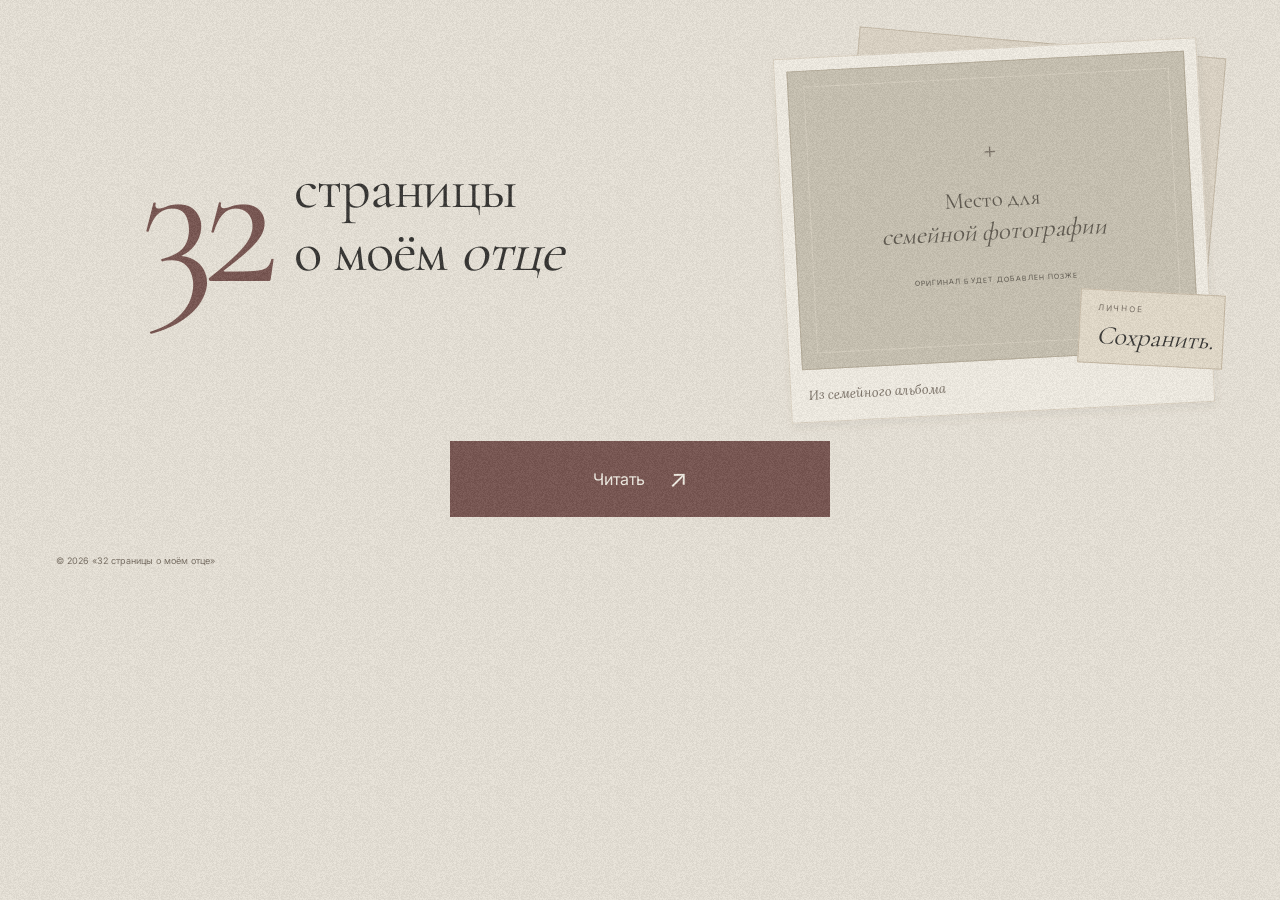
==== index.html @ 1f52456d "Initial project import Co-authored-by: Copilot <223556219+Copilot@users.noreply.github.com>" ====
<!doctype html>
<html lang="ru">
<head>
  <meta charset="utf-8">
  <meta name="viewport" content="width=device-width, initial-scale=1">
  <meta name="theme-color" content="#EAE4D8">
  <meta name="description" content="32 страницы о моём отце — цифровая книга-мемуар.">
  <title>32 страницы о моём отце — книга памяти</title>
  <link rel="icon" href="data:,">
  <link rel="stylesheet" href="assets/css/fonts.css">
  <link rel="stylesheet" href="assets/css/styles.css">
  <script src="assets/js/main.js" defer></script>
</head>
<body id="top">
  <a class="skip-link" href="#main">Перейти к содержанию</a>
  <main id="main">
    <section class="hero wrap" aria-labelledby="hero-title">
      <div class="hero-copy">
        <h1 id="hero-title"><span class="title-number">32</span><span class="title-lines">страницы<br>о моём <em>отце</em></span></h1>
      </div>
      <figure class="archive-composition" aria-label="Временная композиция: место для семейной фотографии и архивных материалов">
        <div class="back-paper" aria-hidden="true"><span>СЕМЕЙНЫЙ АРХИВ</span><i></i><i></i><i></i><i></i><span class="paper-number">32 /</span></div>
        <div class="photo-mount"><div class="photo-placeholder"><span class="photo-cross" aria-hidden="true">＋</span><span class="photo-label">Место для<br><em>семейной фотографии</em></span><span class="photo-detail">ОРИГИНАЛ БУДЕТ ДОБАВЛЕН ПОЗЖЕ</span></div><span class="mount-caption">Из семейного альбома</span></div>
        <div class="archive-slip" aria-hidden="true"><span>ЛИЧНОЕ</span><strong>Сохранить.</strong></div>
      </figure>
      <div class="hero-actions"><a class="button" href="book/index.html">Читать <span aria-hidden="true">↗</span></a></div>
    </section>
  </main>
  <footer class="home-copyright wrap">© <span id="current-year">2026</span> «32 страницы о моём отце»</footer>
</body>
</html>
---- assets/css/fonts.css ----
@font-face {
  font-family: 'Cormorant Garamond';
  font-style: normal;
  font-weight: 400;
  font-display: swap;
  src: url(../fonts/font-1.ttf) format('truetype');
}
@font-face {
  font-family: 'Cormorant Garamond';
  font-style: normal;
  font-weight: 500;
  font-display: swap;
  src: url(../fonts/font-2.ttf) format('truetype');
}
@font-face {
  font-family: 'Cormorant Garamond';
  font-style: normal;
  font-weight: 600;
  font-display: swap;
  src: url(../fonts/font-3.ttf) format('truetype');
}
@font-face {
  font-family: 'Inter';
  font-style: normal;
  font-weight: 400;
  font-display: swap;
  src: url(../fonts/font-4.ttf) format('truetype');
}
@font-face {
  font-family: 'Inter';
  font-style: normal;
  font-weight: 500;
  font-display: swap;
  src: url(../fonts/font-5.ttf) format('truetype');
}
@font-face {
  font-family: 'Inter';
  font-style: normal;
  font-weight: 600;
  font-display: swap;
  src: url(../fonts/font-6.ttf) format('truetype');
}
@font-face {
  font-family: 'Lora';
  font-style: italic;
  font-weight: 400;
  font-display: swap;
  src: url(../fonts/font-7.ttf) format('truetype');
}
@font-face {
  font-family: 'Lora';
  font-style: normal;
  font-weight: 400;
  font-display: swap;
  src: url(../fonts/font-8.ttf) format('truetype');
}
@font-face {
  font-family: 'Lora';
  font-style: normal;
  font-weight: 500;
  font-display: swap;
  src: url(../fonts/font-9.ttf) format('truetype');
}
---- assets/css/styles.css ----
:root{--background:#EAE4D8;--secondary:#D8CEBE;--paper:#F4EFE5;--ink:#282724;--muted:#71675B;--brown:#A18B70;--accent:#704A45;--border:#C9BDAA;--heading:'Cormorant Garamond',Georgia,serif;--body:'Lora',Georgia,serif;--ui:'Inter',Arial,sans-serif}*{box-sizing:border-box}html{scroll-behavior:smooth;scroll-padding-top:28px}body{margin:0;background:var(--background);color:var(--ink);font-family:var(--body);-webkit-font-smoothing:antialiased}body::before{content:'';position:fixed;inset:0;pointer-events:none;z-index:5;opacity:.13;background-image:url('../images/paper-grain.png')}a{color:inherit;text-decoration:none}button{font:inherit}a,button{-webkit-tap-highlight-color:transparent}a:focus-visible,button:focus-visible{outline:2px solid var(--accent);outline-offset:6px}::selection{background:var(--secondary)}.wrap{width:min(1280px,calc(100% - 112px));margin-inline:auto}.skip-link{position:fixed;top:12px;left:12px;transform:translateY(-180%);z-index:20;background:var(--paper);padding:14px;font-family:var(--ui)}.skip-link:focus{transform:none}.site-header{display:flex;align-items:center;justify-content:space-between;gap:28px;padding-block:29px;border-bottom:1px solid var(--border)}.wordmark{display:flex;align-items:center;gap:12px;font-family:var(--heading);font-size:18px;line-height:.98}.wordmark-number{font-size:57px;letter-spacing:-4px;line-height:1;padding-right:3px}.main-nav{display:flex;gap:32px;font:13px var(--ui)}.main-nav a,.site-footer nav a{padding-block:10px}.main-nav a:hover,.text-link:hover,.site-footer a:hover{color:var(--accent)}.header-note{font:10px var(--ui);letter-spacing:.025em;color:var(--muted)}.eyebrow{display:flex;align-items:center;gap:12px;font:10px/1.6 var(--ui);letter-spacing:.18em;text-transform:uppercase;color:var(--muted);margin:0 0 28px}.small-rule{height:1px;width:30px;background:var(--brown)}h1,h2,h3,p{margin-top:0}h1{display:flex;align-items:center;gap:24px;font-family:var(--heading);font-weight:400;line-height:.94;letter-spacing:-.045em;margin-bottom:32px}.title-lines em{font-weight:400}.button{display:inline-flex;justify-content:space-between;align-items:center;gap:35px;background:var(--accent);color:var(--paper);padding:19px 23px;transition:background .2s}.button:hover{background:#593a36}.button span{font-size:19px}.text-link{display:flex;gap:12px;align-items:center;padding:12px 0;border-bottom:1px solid var(--border)}.back-paper{position:absolute;right:0;top:0;width:77%;height:390px;background:#ded5c5;border:1px solid #c5b9a5;transform:rotate(7deg);padding:26px;font:9px var(--ui);letter-spacing:.2em;color:var(--muted)}.back-paper i{display:block;border-bottom:1px solid var(--border);margin-top:23px}.paper-number{position:absolute;bottom:22px;right:24px;font:42px var(--heading);letter-spacing:-2px}.photo-placeholder::before{content:'';position:absolute;inset:15px;border:1px solid #e7dfce77}.photo-cross{font:20px var(--heading);color:#71675B;margin-bottom:28px}.photo-label{font:23px/1.35 var(--heading)}.photo-label em{font-size:25px}.photo-detail{font:7px var(--ui);letter-spacing:.15em;margin-top:41px;padding:0 15px}.mount-caption{display:block;padding:17px 5px 18px;font:italic 13px var(--body);color:var(--muted)}.archive-slip span{display:block;font:8px var(--ui);letter-spacing:.22em;color:var(--muted);margin-bottom:7px}.archive-slip strong{font:italic 26px var(--heading)}.section-divider{border-top:1px solid var(--border);border-bottom:1px solid var(--border);padding-block:18px;display:flex;justify-content:space-between;gap:20px;font:10px var(--ui);color:var(--muted)}.section-divider>a{display:flex;gap:18px}.explore{padding-block:70px 64px;scroll-margin-top:20px}.section-heading .eyebrow{margin-bottom:13px}h2{font:400 42px/1.15 var(--heading);letter-spacing:-.025em;margin-bottom:39px}.section-grid{display:grid;grid-template-columns:repeat(2,1fr)}.section-card{padding:0 24px 0 26px;border-left:1px solid var(--border);scroll-margin-top:35px}.section-card:first-child{padding-left:0;border-left:0}.card-number{font:11px var(--ui);color:var(--muted);display:block;margin-bottom:21px}h3{font:400 34px var(--heading);margin-bottom:13px}.section-card p{font:13px/1.9 var(--body);color:var(--muted);margin-bottom:22px}.card-status{font:9px/1.6 var(--ui);color:var(--muted);display:block}.quote-section{background:#e1d9cb;border-top:1px solid #d5caba;border-bottom:1px solid #d5caba}.quote-inner{text-align:center;padding-block:43px 45px}.quote-mark{font:64px/.8 var(--heading);color:var(--brown)}.quote-inner .eyebrow{display:block;margin:9px 0 20px}.quote-placeholder{font:400 37px/1.3 var(--heading);margin-bottom:14px}.quote-note{font:12px/1.7 var(--body);color:var(--muted);margin-bottom:25px}.quote-rule{display:block;width:31px;height:1px;background:var(--brown);margin:auto}.prototype-note{display:flex;gap:10px;justify-content:center;align-items:baseline;padding-block:24px;color:var(--muted);font:10px/1.8 var(--ui)}.prototype-note p{margin:0}.note-dot{width:4px;height:4px;background:var(--brown);border-radius:50%;flex-shrink:0}.site-footer{padding:23px 0 25px;border-top:1px solid var(--border)}.footer-top{display:flex;align-items:center;justify-content:space-between;gap:25px}.footer-title{font:24px var(--heading)}.site-footer nav{display:flex;gap:23px;font:10px var(--ui)}.back-top{font-size:22px;padding:8px 12px}.footer-bottom{display:flex;justify-content:space-between;gap:20px;margin-top:28px;font:9px/1.8 var(--ui);color:var(--muted)}.menu-toggle{display:none;border:0;background:transparent;color:var(--ink);font:12px var(--ui);padding:12px 0}.menu-toggle span{padding-left:8px;font-size:19px}
@media(min-width:1500px){}
@media(max-width:1100px){.wrap{width:calc(100% - 64px)}.header-note{display:none}h1{gap:18px}.back-paper{height:340px}.section-card{padding-inline:18px}.section-card p br{display:none}}
@media(max-width:760px){.wrap{width:calc(100% - 40px)}.site-header{flex-wrap:wrap;gap:12px;padding-block:19px}.wordmark-number{font-size:47px}.wordmark{font-size:16px}.menu-toggle:not([hidden]){display:block}.main-nav{width:100%;justify-content:space-between;gap:15px;font-size:12px;padding-top:12px}.js .main-nav{display:none}.js .main-nav.is-open{display:flex}.eyebrow{font-size:9px;margin-bottom:30px}h1{gap:23px;margin-bottom:28px}.button{padding:17px 20px;gap:25px}.back-paper{height:340px}.section-divider{font-size:9px;line-height:1.7;gap:15px}.section-divider>a{gap:9px;white-space:nowrap}.explore{padding-block:46px}h2{font-size:34px;max-width:310px;line-height:1.1;margin-bottom:31px}.section-grid{grid-template-columns:repeat(2,1fr);gap:30px 0}.section-card{padding:0 0 0 18px}.section-card:nth-child(odd){border-left:0;padding:0 17px 0 0}.section-card:nth-child(n+3){padding-top:26px;border-top:1px solid var(--border)}h3{font-size:30px}.card-number{margin-bottom:13px}.section-card p{font-size:12px;margin-bottom:14px}.card-status{font-size:8px}.quote-placeholder{font-size:30px}.quote-note{font-size:11px}.prototype-note{justify-content:flex-start;font-size:9px}.footer-top{flex-wrap:wrap;gap:15px}.footer-title{font-size:23px}.site-footer nav{order:3;width:100%;flex-wrap:wrap;gap:21px}.footer-bottom{flex-direction:column;gap:5px;margin-top:20px}}
@media(max-width:360px){h1{gap:18px}.back-paper{height:310px}.photo-label{font-size:20px}.photo-label em{font-size:22px}.main-nav{font-size:11px;gap:9px}}
@media(prefers-reduced-motion:reduce){html{scroll-behavior:auto}*,*::before,*::after{transition:none!important;animation:none!important}}


/* Home cover: title and photo share a row; the reading button is centered in the row below. */
.hero {
  display: grid;
  grid-template-columns: minmax(0, 1.1fr) minmax(0, 1fr);
  align-items: center;
  gap: 22px 40px;
  padding-block: 28px 24px;
}
.hero-copy { min-width: 0; }
.hero h1 {
  display: flex;
  align-items: center;
  justify-content: center;
  gap: 20px;
  margin: 0;
  line-height: 1.15;
}
.title-number {
  flex-shrink: 0;
  font-size: clamp(110px, 15vw, 210px);
  line-height: 1.1;
  font-weight: 400;
  color: var(--accent);
  letter-spacing: -.065em;
  padding-right: 7px;
}
.title-lines { font-size: clamp(38px, 4.6vw, 66px); line-height: 1.08; }
.hero-footnote { margin: 4px 0 0; font: 10px/1.6 var(--ui); letter-spacing: .1em; color: var(--muted); }
.archive-composition {
  position: relative;
  width: 100%;
  max-width: 460px;
  margin: 0;
  padding: 20px 18px 0;
  justify-self: end;
  isolation: isolate;
}
.hero .back-paper { top: 14px; right: 10px; width: 80%; height: 78%; transform: rotate(5deg); }
.photo-mount {
  position: relative;
  width: 100%;
  padding: 12px 12px 0;
  background: var(--paper);
  transform: rotate(-3deg);
  box-shadow: 1px 4px 10px #28272412;
  border: 1px solid #ddd3c2;
}
.photo-placeholder {
  aspect-ratio: 4 / 3;
  background: #c7c0af;
  display: flex;
  align-items: center;
  justify-content: center;
  flex-direction: column;
  position: relative;
  border: 1px solid #b4aa96;
  text-align: center;
  color: #554f44;
}
.hero .photo-cross { margin-bottom: 20px; }
.hero .photo-detail { margin-top: 26px; }
.archive-slip {
  position: absolute;
  bottom: 47px;
  right: 0;
  width: 145px;
  padding: 12px 17px;
  background: #e5dcca;
  border: 1px solid #c7b9a3;
  transform: rotate(3deg);
}
.archive-composition figcaption {
  position: relative;
  display: flex;
  gap: 12px;
  margin-top: 22px;
  font: 9px/1.6 var(--ui);
  color: var(--muted);
}
.hero-actions { grid-column: 1 / -1; display: flex; justify-content: center; width: 100%; margin-top: 6px; }
.hero-actions .button {
  display: flex;
  justify-content: center;
  gap: 24px;
  width: min(100%, 380px);
  min-height: 68px;
  padding: 20px 28px;
  font: 16px/1.5 var(--ui);
}
.hero-actions .button span { font-size: 24px; }
.explore { padding-block: 28px 38px; }
@media (max-width: 900px) {
  .hero { column-gap: 24px; }
  .hero h1 { gap: 14px; }
  .hero .photo-cross { margin-bottom: 12px; }
  .hero .photo-label, .hero .photo-label em { font-size: 22px; }
  .hero .photo-detail { font-size: 6px; margin-top: 20px; }
}
@media (max-width: 760px) {
  .hero { grid-template-columns: minmax(0, 1fr); gap: 20px; padding-top: 16px; }
  .hero h1 { gap: 20px; }
  .title-number { font-size: clamp(110px, 28vw, 160px); }
  .title-lines { font-size: clamp(34px, 8.5vw, 48px); }
  .hero-footnote { margin-top: 0; }
  .archive-composition { width: 100%; max-width: 380px; justify-self: center; padding-top: 12px; }
  .hero-actions { margin-top: 0; }
  .hero-actions .button { min-height: 62px; }
  .explore { padding-block: 20px 32px; }
}

.home-copyright { padding-block: 12px 20px; font: 9px/1.8 var(--ui); color: var(--muted); }
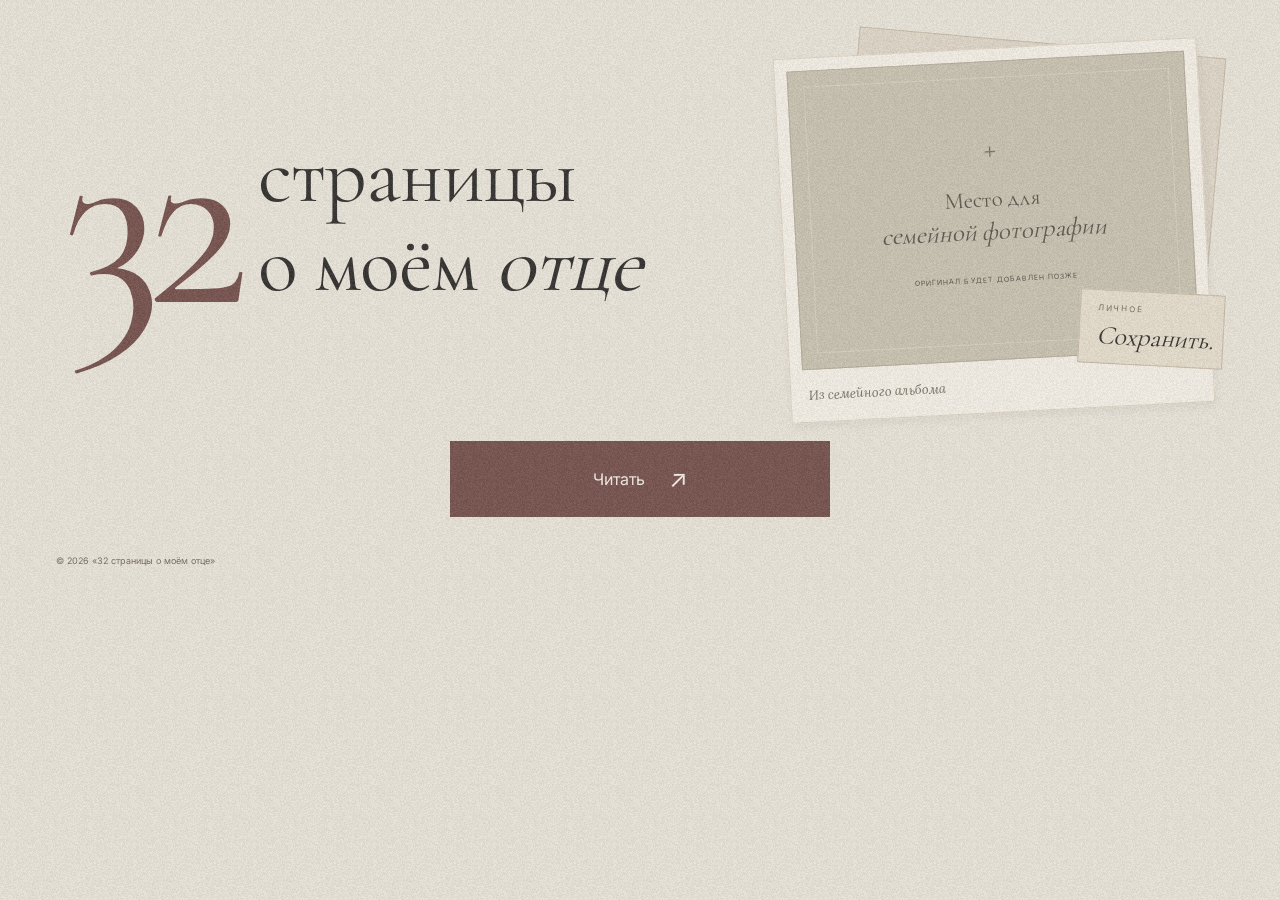
==== commit 7bd2679a: "Improve responsive cover title sizing Co-authored-by: Copilot <223556219+Copilot@users.noreply.githu" ====
--- a/index.html
+++ b/index.html
@@ -8,7 +8,7 @@
   <title>32 страницы о моём отце — книга памяти</title>
   <link rel="icon" href="data:,">
   <link rel="stylesheet" href="assets/css/fonts.css">
-  <link rel="stylesheet" href="assets/css/styles.css">
+  <link rel="stylesheet" href="assets/css/styles.css?v=larger-cover-title">
   <script src="assets/js/main.js" defer></script>
 </head>
 <body id="top">
--- a/assets/css/styles.css
+++ b/assets/css/styles.css
@@ -14,25 +14,25 @@
   gap: 22px 40px;
   padding-block: 28px 24px;
 }
-.hero-copy { min-width: 0; }
+.hero-copy { min-width: 0; container-type: inline-size; }
 .hero h1 {
   display: flex;
   align-items: center;
   justify-content: center;
-  gap: 20px;
+  gap: min(3cqw, 20px);
   margin: 0;
   line-height: 1.15;
 }
 .title-number {
   flex-shrink: 0;
-  font-size: clamp(110px, 15vw, 210px);
+  font-size: min(44cqw, 290px);
   line-height: 1.1;
   font-weight: 400;
   color: var(--accent);
   letter-spacing: -.065em;
   padding-right: 7px;
 }
-.title-lines { font-size: clamp(38px, 4.6vw, 66px); line-height: 1.08; }
+.title-lines { font-size: min(14cqw, 90px); line-height: 1.08; }
 .hero-footnote { margin: 4px 0 0; font: 10px/1.6 var(--ui); letter-spacing: .1em; color: var(--muted); }
 .archive-composition {
   position: relative;
@@ -99,16 +99,12 @@
 .explore { padding-block: 28px 38px; }
 @media (max-width: 900px) {
   .hero { column-gap: 24px; }
-  .hero h1 { gap: 14px; }
   .hero .photo-cross { margin-bottom: 12px; }
   .hero .photo-label, .hero .photo-label em { font-size: 22px; }
   .hero .photo-detail { font-size: 6px; margin-top: 20px; }
 }
 @media (max-width: 760px) {
   .hero { grid-template-columns: minmax(0, 1fr); gap: 20px; padding-top: 16px; }
-  .hero h1 { gap: 20px; }
-  .title-number { font-size: clamp(110px, 28vw, 160px); }
-  .title-lines { font-size: clamp(34px, 8.5vw, 48px); }
   .hero-footnote { margin-top: 0; }
   .archive-composition { width: 100%; max-width: 380px; justify-self: center; padding-top: 12px; }
   .hero-actions { margin-top: 0; }
